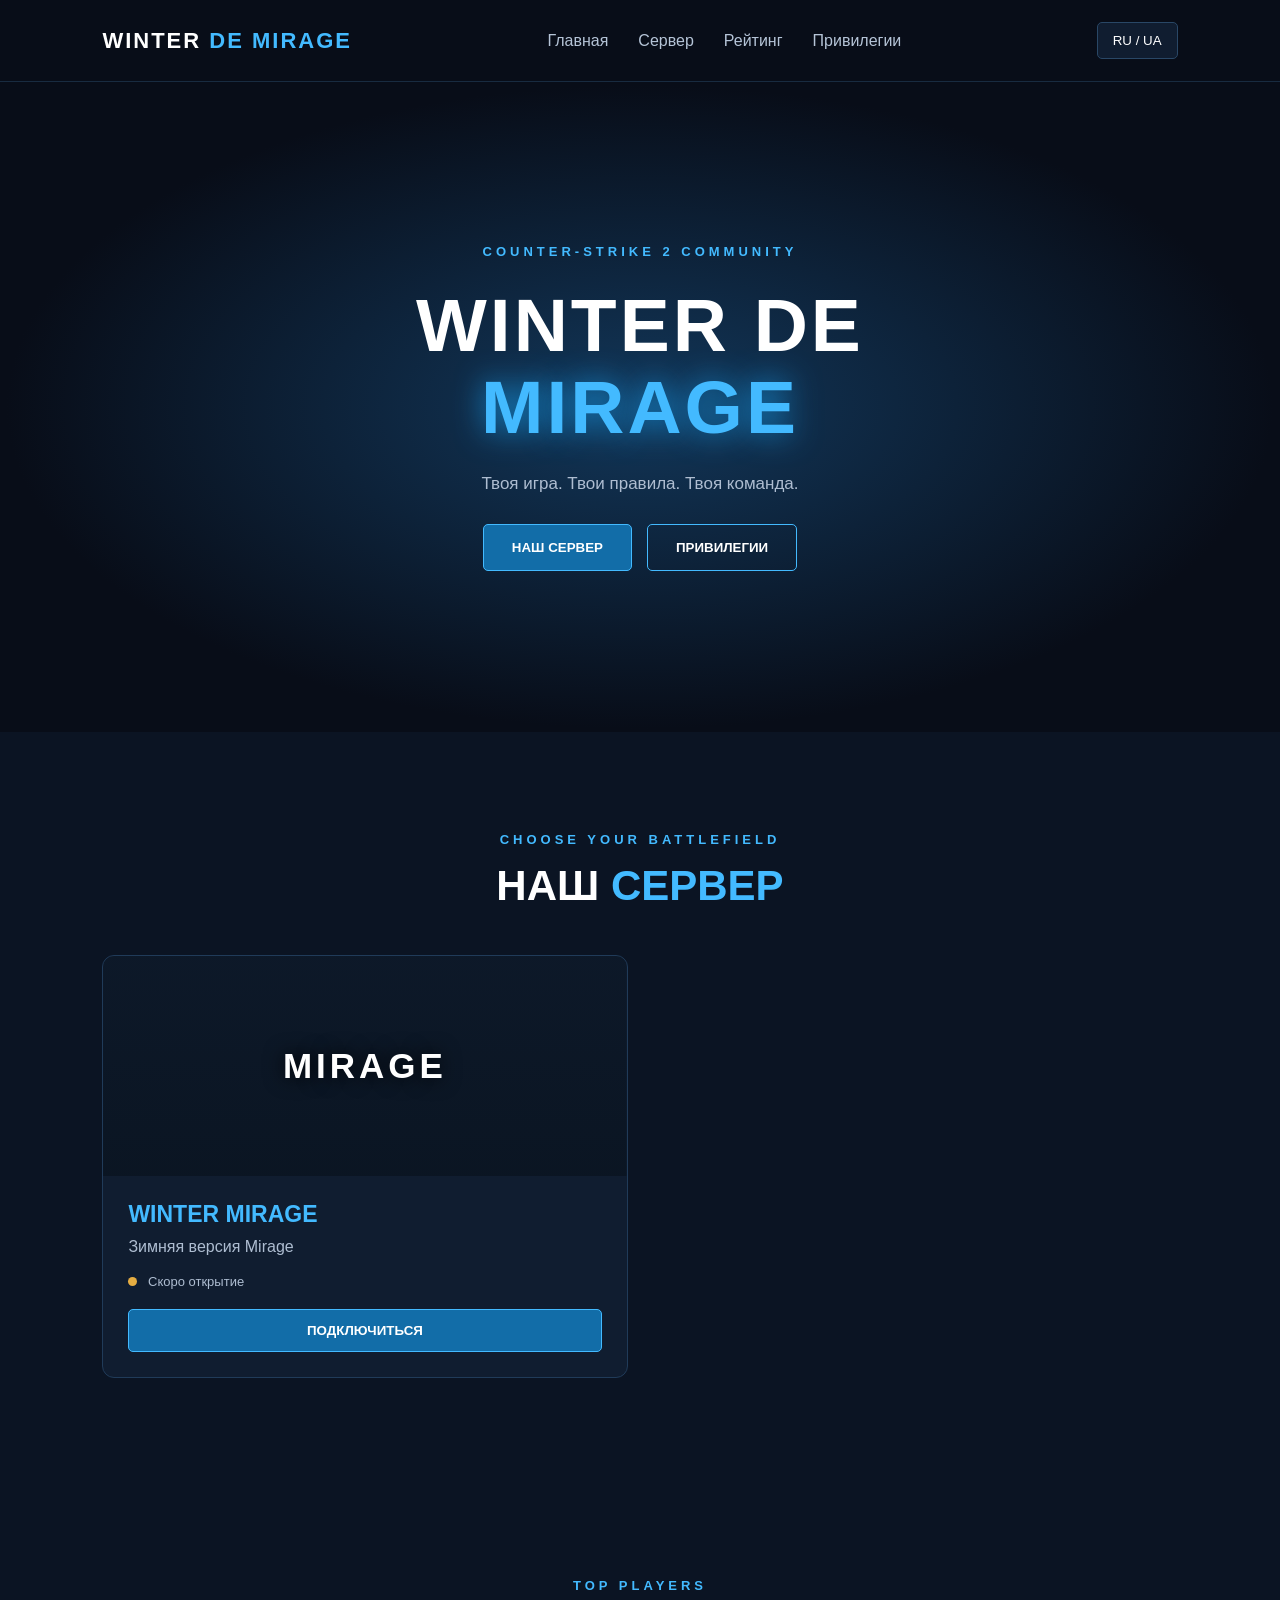
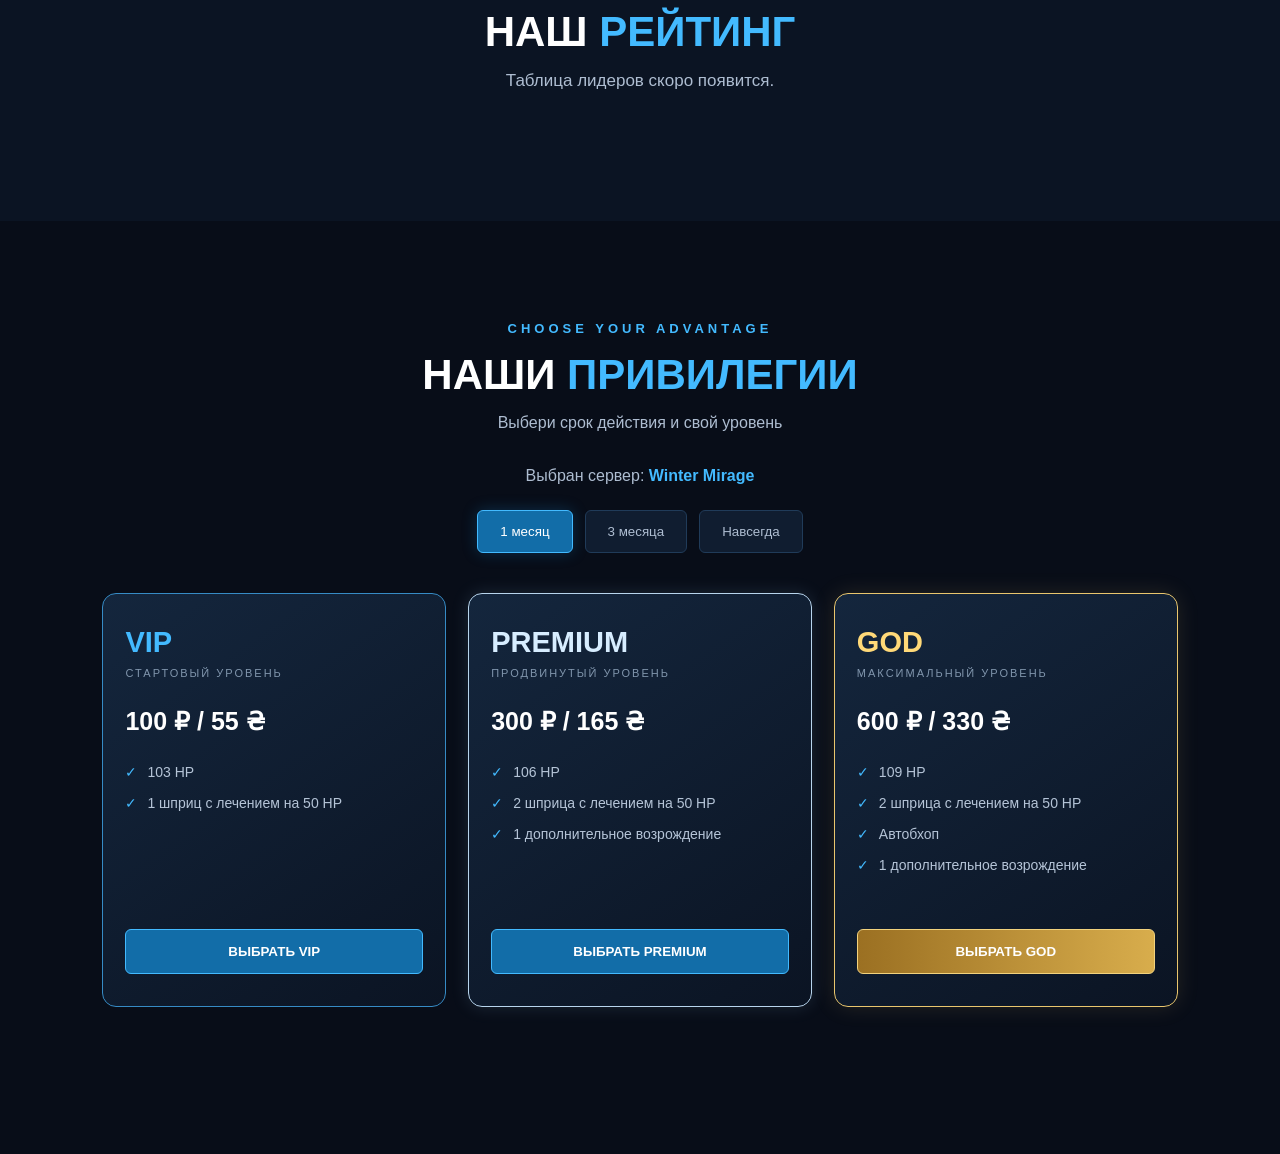
==== index.html @ d5c0459c "Add files via upload" ====
<!DOCTYPE html>
<html lang="ru">
<head>
    <meta charset="UTF-8">
    <meta name="viewport" content="width=device-width, initial-scale=1.0">
    <title>Winter de Mirage</title>
    <link rel="stylesheet" href="style.css">
</head>
<body>

    <!-- ШАПКА -->
    <header>
        <div class="logo">WINTER <span>DE MIRAGE</span></div>

        <nav>
            <a href="#home">Главная</a>
            <a href="#servers">Сервер</a>
            <a href="#rating">Рейтинг</a>
            <a href="#privileges">Привилегии</a>
        </nav>

        <button class="language">RU / UA</button>
    </header>

    <main id="home">

        <!-- ГЛАВНЫЙ ЭКРАН -->
        <section class="hero">
            <p class="subtitle">COUNTER-STRIKE 2 COMMUNITY</p>

            <h1>
                WINTER DE<br>
                <span>MIRAGE</span>
            </h1>

            <p class="description">
                Твоя игра. Твои правила. Твоя команда.
            </p>

            <div class="buttons">
                <button onclick="document.getElementById('servers').scrollIntoView({behavior:'smooth'})">
                    НАШ СЕРВЕР
                </button>

                <button class="secondary" onclick="document.getElementById('privileges').scrollIntoView({behavior:'smooth'})">
                    ПРИВИЛЕГИИ
                </button>
            </div>
        </section>

        <!-- СЕРВЕР -->
        <section class="servers" id="servers">

            <p class="subtitle">CHOOSE YOUR BATTLEFIELD</p>
            <h2>НАШ <span>СЕРВЕР</span></h2>

            <div class="server-container">

                <div class="server-card">

                    <div class="server-image mirage">
                        <span>MIRAGE</span>
                    </div>

                    <div class="server-info">
                        <h3>WINTER MIRAGE</h3>

                        <p>Зимняя версия Mirage</p>

                        <div class="server-status">
                            <span class="status-dot"></span>
                            Скоро открытие
                        </div>

                        <button class="connect-button">
                            ПОДКЛЮЧИТЬСЯ
                        </button>
                    </div>

                </div>

            </div>
        </section>

        <!-- РЕЙТИНГ -->
        <section class="servers" id="rating">

            <p class="subtitle">TOP PLAYERS</p>
            <h2>НАШ <span>РЕЙТИНГ</span></h2>

            <p class="description">
                Таблица лидеров скоро появится.
            </p>

        </section>

        <!-- МАГАЗИН ПРИВИЛЕГИЙ -->
        <section class="privileges" id="privileges">

            <p class="subtitle">CHOOSE YOUR ADVANTAGE</p>
            <h2>НАШИ <span>ПРИВИЛЕГИИ</span></h2>

            <p class="privileges-description">
                Выбери срок действия и свой уровень
            </p>

            <p class="selected-server">
                Выбран сервер:
                <span id="selected-server">Winter Mirage</span>
            </p>

            <!-- СРОК ДЕЙСТВИЯ -->
            <div class="duration-switch">

                <button class="duration-tab active" data-duration="month">
                    1 месяц
                </button>

                <button class="duration-tab" data-duration="three">
                    3 месяца
                </button>

                <button class="duration-tab" data-duration="forever">
                    Навсегда
                </button>

            </div>

            <div class="privilege-container">

                <!-- VIP -->
                <div class="privilege-card">

                    <h3>VIP</h3>
                    <p class="privilege-level">СТАРТОВЫЙ УРОВЕНЬ</p>

                    <div class="privilege-price"
                        data-month="100 ₽ / 55 ₴"
                        data-three="150 ₽ / 85 ₴"
                        data-forever="200 ₽ / 110 ₴">
                        100 ₽ / 55 ₴
                    </div>

                    <ul>
                        <li>103 HP</li>
                        <li>1 шприц с лечением на 50 HP</li>
                    </ul>

                    <button class="buy-button" data-tier="VIP">
                        ВЫБРАТЬ VIP
                    </button>

                </div>

                <!-- PREMIUM -->
                <div class="privilege-card premium-card">

                    <h3>PREMIUM</h3>
                    <p class="privilege-level">ПРОДВИНУТЫЙ УРОВЕНЬ</p>

                    <div class="privilege-price"
                        data-month="300 ₽ / 165 ₴"
                        data-three="400 ₽ / 220 ₴"
                        data-forever="500 ₽ / 275 ₴">
                        300 ₽ / 165 ₴
                    </div>

                    <ul>
                        <li>106 HP</li>
                        <li>2 шприца с лечением на 50 HP</li>
                        <li>1 дополнительное возрождение</li>
                    </ul>

                    <button class="buy-button" data-tier="Premium">
                        ВЫБРАТЬ PREMIUM
                    </button>

                </div>

                <!-- GOD -->
                <div class="privilege-card god-card">

                    <h3>GOD</h3>
                    <p class="privilege-level">МАКСИМАЛЬНЫЙ УРОВЕНЬ</p>

                    <div class="privilege-price"
                        data-month="600 ₽ / 330 ₴"
                        data-three="750 ₽ / 415 ₴"
                        data-forever="900 ₽ / 500 ₴">
                        600 ₽ / 330 ₴
                    </div>

                    <ul>
                        <li>109 HP</li>
                        <li>2 шприца с лечением на 50 HP</li>
                        <li>Автобхоп</li>
                        <li>1 дополнительное возрождение</li>
                    </ul>

                    <button class="buy-button" data-tier="God">
                        ВЫБРАТЬ GOD
                    </button>

                </div>

            </div>

            <p id="shop-message" class="shop-message"></p>

        </section>

    </main>

    <!-- JAVASCRIPT -->
    <script>

        let selectedDuration = "month";
        let selectedServer = "Winter Mirage";

        const durationButtons = document.querySelectorAll(".duration-tab");
        const prices = document.querySelectorAll(".privilege-price");
        const message = document.getElementById("shop-message");

        // ПЕРЕКЛЮЧЕНИЕ СРОКОВ
        durationButtons.forEach(button => {

            button.addEventListener("click", () => {

                durationButtons.forEach(item => {
                    item.classList.remove("active");
                });

                button.classList.add("active");

                selectedDuration = button.dataset.duration;

                prices.forEach(price => {
                    price.textContent = price.dataset[selectedDuration];
                });

                message.textContent = "";

            });

        });

        // ВЫБОР ПРИВИЛЕГИИ
        document.querySelectorAll(".buy-button").forEach(button => {

            button.addEventListener("click", () => {

                const tier = button.dataset.tier;

                const durationNames = {
                    month: "1 месяц",
                    three: "3 месяца",
                    forever: "навсегда"
                };

                message.textContent =
                    "Выбрано: " + tier +
                    " — " + durationNames[selectedDuration] +
                    " на сервере " + selectedServer +
                    ". Покупка пока не подключена.";

            });

        });

    </script>

</body>
</html>
---- style.css ----
/* =========================
   ОСНОВНЫЕ НАСТРОЙКИ
========================= */

* {
    margin: 0;
    padding: 0;
    box-sizing: border-box;
}

html {
    scroll-behavior: smooth;
}

body {
    background: #080d18;
    color: white;
    font-family: Arial, sans-serif;
}

/* =========================
   ШАПКА САЙТА
========================= */

header {
    width: 100%;
    padding: 22px 8%;
    display: flex;
    align-items: center;
    justify-content: space-between;
    background: #080d18;
    border-bottom: 1px solid #182b40;
    position: relative;
    z-index: 10;
}

.logo {
    font-size: 22px;
    font-weight: bold;
    letter-spacing: 2px;
}

.logo span {
    color: #43baff;
}

nav {
    display: flex;
    gap: 30px;
}

nav a {
    color: #b5c4d7;
    text-decoration: none;
    transition: 0.3s;
}

nav a:hover {
    color: #43baff;
}

.language {
    padding: 10px 15px;
    background: #101d30;
    border: 1px solid #294766;
    color: white;
    border-radius: 5px;
    cursor: pointer;
}

/* =========================
   ГЛАВНЫЙ ЭКРАН
========================= */

.hero {
    min-height: 650px;
    padding: 150px 8%;
    text-align: center;
    display: flex;
    flex-direction: column;
    align-items: center;
    justify-content: center;
    background:
        radial-gradient(ellipse at center, #12375a 0%, #080d18 70%);
}

.subtitle {
    color: #43baff;
    font-size: 13px;
    letter-spacing: 4px;
    font-weight: bold;
}

.hero h1 {
    font-size: 75px;
    margin: 25px 0;
    line-height: 1.1;
    letter-spacing: 3px;
}

.hero h1 span {
    color: #43baff;
    text-shadow: 0 0 30px #168bd1;
}

.description {
    color: #aebdd1;
    font-size: 17px;
    margin-bottom: 30px;
}

.buttons {
    display: flex;
    gap: 15px;
    flex-wrap: wrap;
    justify-content: center;
}

.buttons button {
    padding: 15px 28px;
    background: #126da8;
    border: 1px solid #43baff;
    color: white;
    font-weight: bold;
    border-radius: 5px;
    cursor: pointer;
    transition: 0.3s;
}

.buttons button:hover {
    background: #43baff;
    box-shadow: 0 0 20px #43baff77;
}

.buttons .secondary {
    background: transparent;
}

/* =========================
   СЕРВЕРА
========================= */

.servers {
    padding: 100px 8%;
    text-align: center;
    background: #0b1423;
}

.servers h2,
.privileges h2 {
    font-size: 42px;
    margin: 15px 0;
}

.servers h2 span,
.privileges h2 span {
    color: #43baff;
}

.server-container {
    display: grid;
    grid-template-columns: repeat(2, minmax(0, 1fr));
    gap: 25px;
    max-width: 1100px;
    margin: 45px auto 0;
}

.server-card {
    background: #101d30;
    border: 1px solid #203b59;
    border-radius: 12px;
    overflow: hidden;
    transition: 0.3s;
}

.server-card:hover {
    transform: translateY(-7px);
    border-color: #43baff;
    box-shadow: 0 0 25px #168bd133;
}

.server-image {
    height: 220px;
    display: flex;
    align-items: center;
    justify-content: center;
    background-size: cover;
    background-position: center;
}

.dust {
    background-image:
        linear-gradient(#07101a55, #07101a99),
        url("https://images.unsplash.com/photo-1519608487953-e999c86e7455?w=900");
}

.mirage {
    background-image:
        linear-gradient(#07101a55, #07101a99),
        url("https://images.unsplash.com/photo-1518837695005-2083093ee35b?w=900");
}

.server-image span {
    font-size: 35px;
    font-weight: bold;
    letter-spacing: 4px;
    text-shadow: 0 0 20px black;
}

.server-info {
    padding: 25px;
    text-align: left;
}

.server-info h3 {
    color: #43baff;
    font-size: 23px;
    margin-bottom: 10px;
}

.server-info p {
    color: #aebdd1;
    margin-bottom: 18px;
}

.server-status {
    color: #aebdd1;
    font-size: 13px;
    margin-bottom: 20px;
}

.status-dot {
    display: inline-block;
    width: 9px;
    height: 9px;
    background: #e5ad42;
    border-radius: 50%;
    margin-right: 7px;
}

.connect-button {
    width: 100%;
    padding: 13px;
    background: #126da8;
    border: 1px solid #43baff;
    color: white;
    border-radius: 5px;
    font-weight: bold;
    cursor: pointer;
    transition: 0.3s;
}

.connect-button:hover {
    background: #43baff;
}

/* =========================
   МАГАЗИН ПРИВИЛЕГИЙ
========================= */

.privileges {
    padding: 100px 8%;
    text-align: center;
    background: #080d18;
}

.privileges-description {
    color: #aebdd1;
    margin-bottom: 35px;
}

/* Переключение серверов и сроков */

.shop-switch,
.duration-switch {
    display: flex;
    justify-content: center;
    flex-wrap: wrap;
    gap: 12px;
    margin: 25px 0;
}

.shop-tab,
.duration-tab {
    padding: 13px 22px;
    color: #aebdd1;
    background: #101d30;
    border: 1px solid #203b59;
    border-radius: 6px;
    cursor: pointer;
    transition: 0.3s;
}

.shop-tab:hover,
.duration-tab:hover {
    border-color: #43baff;
    color: white;
}

.shop-tab.active,
.duration-tab.active {
    color: white;
    background: #126da8;
    border-color: #43baff;
    box-shadow: 0 0 15px #168bd144;
}

.selected-server {
    color: #aebdd1;
    margin: 15px;
}

.selected-server span {
    color: #43baff;
    font-weight: bold;
}

/* Карточки */

.privilege-container {
    display: grid;
    grid-template-columns: repeat(3, minmax(0, 1fr));
    gap: 22px;
    max-width: 1150px;
    margin: 40px auto 0;
    align-items: stretch;
}

.privilege-card {
    position: relative;
    overflow: hidden;
    background: linear-gradient(145deg, #14263d, #0b1423);
    border: 1px solid #294766;
    border-radius: 14px;
    padding: 32px 22px;
    text-align: left;
    transition: 0.35s;
}

.privilege-card:hover {
    transform: translateY(-10px);
    box-shadow: 0 0 30px #168bd155;
}

.privilege-card h3 {
    font-size: 29px;
    color: #43baff;
}

.privilege-level {
    color: #8196ad;
    font-size: 11px;
    letter-spacing: 2px;
    margin-top: 8px;
}

.privilege-price {
    font-size: 25px;
    font-weight: bold;
    margin: 28px 0;
    color: white;
}

.privilege-card ul {
    list-style: none;
    min-height: 145px;
}

.privilege-card li {
    color: #b5c4d7;
    margin: 15px 0;
    font-size: 14px;
}

.privilege-card li::before {
    content: "✓";
    color: #43baff;
    margin-right: 10px;
}

/* VIP */

.privilege-card:first-child {
    border-color: #368bc5;
}

/* PREMIUM */

.premium-card {
    border-color: #b8d5ed;
    box-shadow: 0 0 18px #a6d7ff22;
}

.premium-card h3 {
    color: #d7edff;
}

/* GOD */

.god-card {
    border-color: #e9c66d;
    box-shadow: 0 0 22px #e9c66d22;
}

.god-card h3 {
    color: #ffd978;
}

.god-card:hover {
    box-shadow: 0 0 35px #e9c66d55;
}

/* Кнопки покупки */

.buy-button {
    width: 100%;
    padding: 14px;
    margin-top: 20px;
    border: 1px solid #43baff;
    border-radius: 6px;
    background: #126da8;
    color: white;
    font-weight: bold;
    cursor: pointer;
    transition: 0.3s;
}

.buy-button:hover {
    background: #43baff;
}

.god-card .buy-button {
    background: linear-gradient(90deg, #9b7022, #d8ad4c);
    border-color: #f2d27d;
    color: white;
}

.god-card .buy-button:hover {
    background: #e9c66d;
    color: #101827;
}

.shop-message {
    color: #43baff;
    margin-top: 25px;
    min-height: 22px;
}

/* =========================
   АДАПТАЦИЯ ПОД ТЕЛЕФОНЫ
========================= */

@media (max-width: 850px) {
    header {
        flex-wrap: wrap;
        gap: 20px;
    }

    nav {
        flex-wrap: wrap;
        gap: 15px;
    }

    .server-container {
        grid-template-columns: 1fr;
        max-width: 500px;
    }

    .privilege-container {
        grid-template-columns: 1fr;
        max-width: 450px;
    }

    .hero h1 {
        font-size: 52px;
    }

    .servers h2,
    .privileges h2 {
        font-size: 32px;
    }
}

@media (max-width: 500px) {
    header {
        justify-content: center;
    }

    nav {
        justify-content: center;
    }

    .hero {
        padding: 100px 5%;
    }

    .hero h1 {
        font-size: 40px;
    }

    .privileges,
    .servers {
        padding: 70px 5%;
    }
}
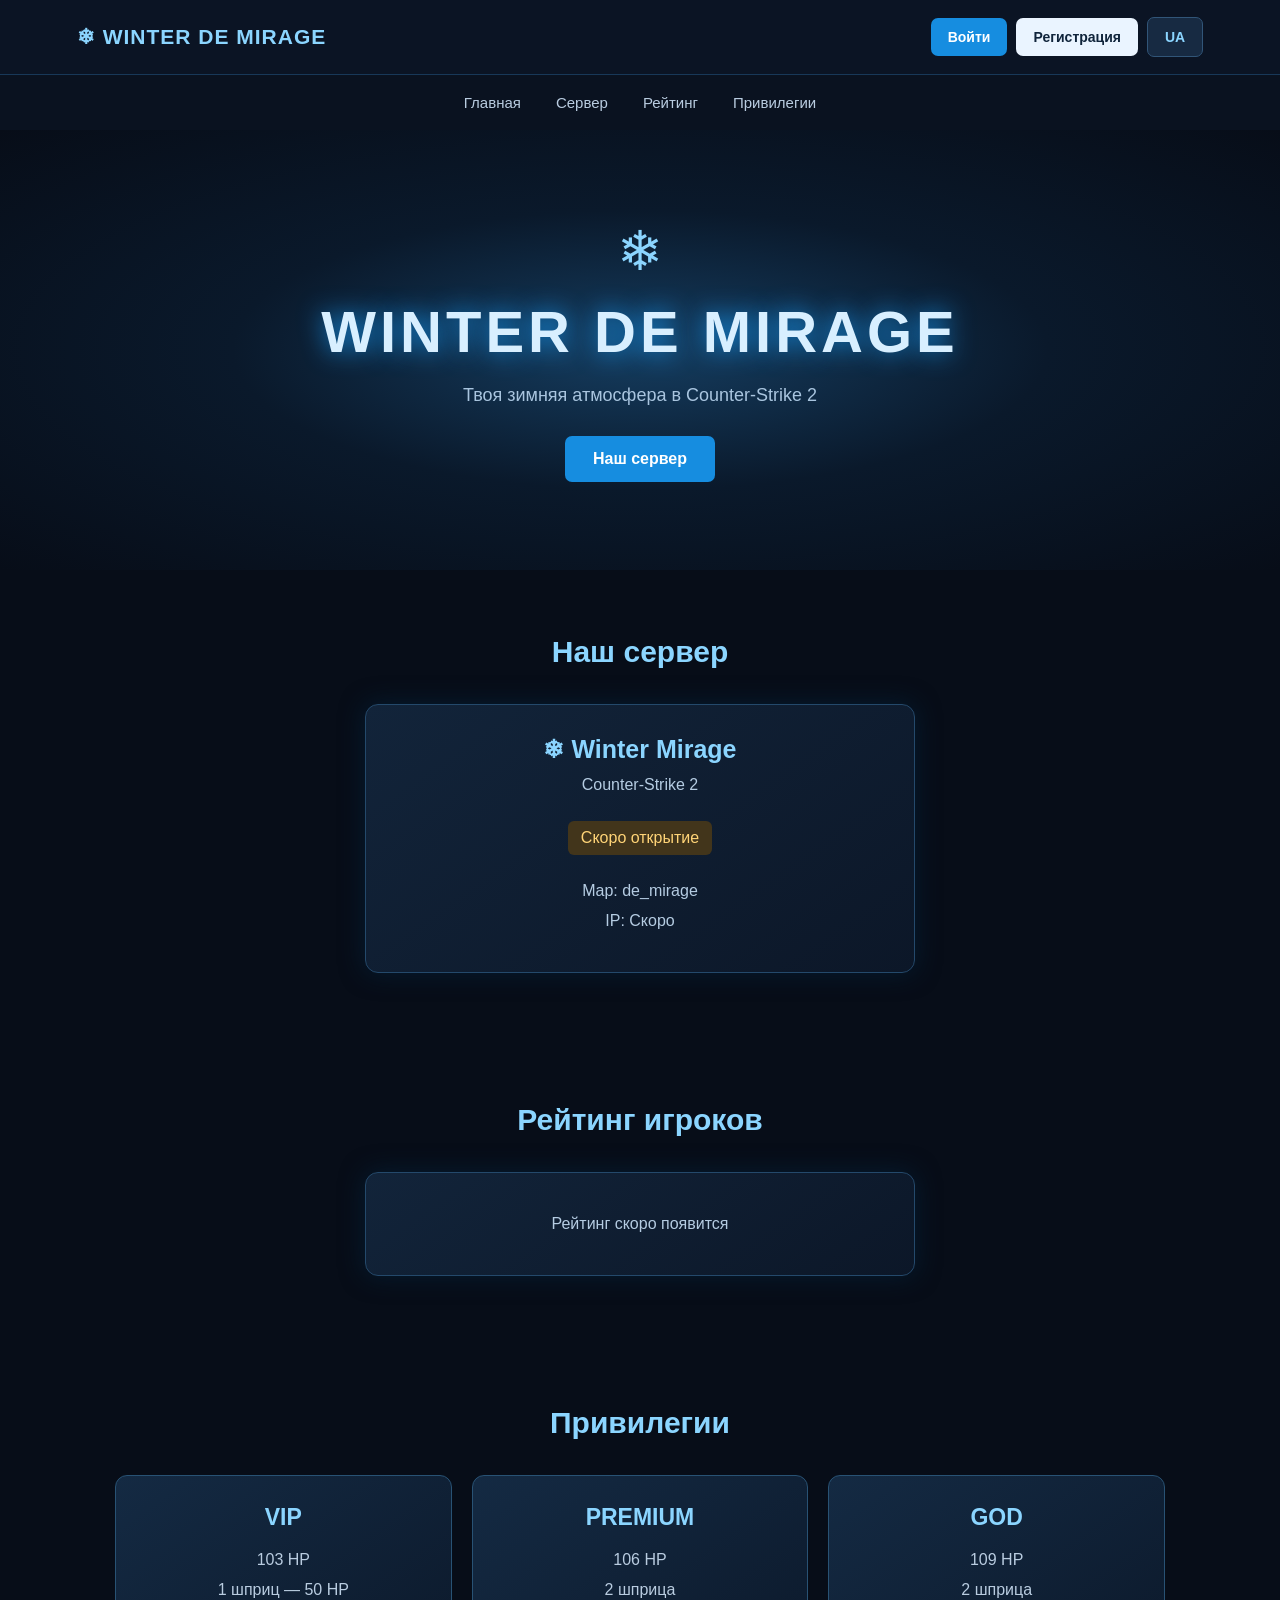
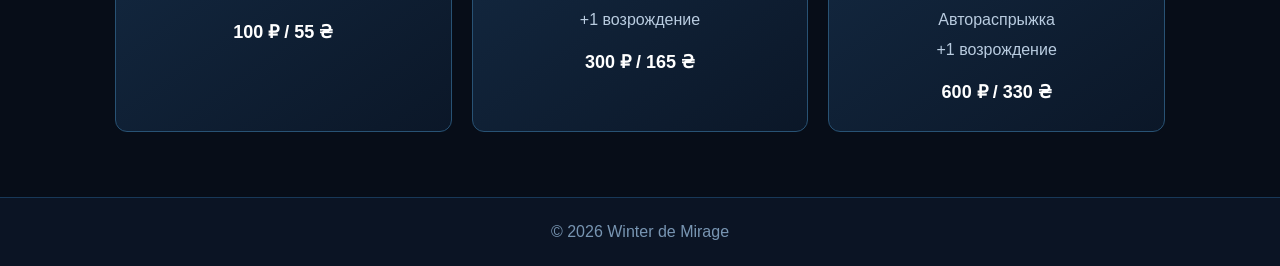
==== commit 2f4f5d58: "Add files via upload" ====
--- a/index.html
+++ b/index.html
@@ -9,266 +9,111 @@
 </head>
 <body>
 
-    <!-- ШАПКА -->
-    <header>
-        <div class="logo">WINTER <span>DE MIRAGE</span></div>
+<header class="header">
+    <div class="logo">❄ WINTER DE MIRAGE</div>
 
-        <nav>
-            <a href="#home">Главная</a>
-            <a href="#servers">Сервер</a>
-            <a href="#rating">Рейтинг</a>
-            <a href="#privileges">Привилегии</a>
-        </nav>
+    <div class="header-actions">
+        <button class="login-btn" onclick="login()">Войти</button>
+        <button class="register-btn" onclick="login()">Регистрация</button>
+        <button class="lang-btn" onclick="switchLanguage()" id="langButton">UA</button>
+    </div>
+</header>
 
-        <button class="language">RU / UA</button>
-    </header>
+<nav class="nav">
+    <a href="#home" data-ru="Главная" data-ua="Головна">Главная</a>
+    <a href="#server" data-ru="Сервер" data-ua="Сервер">Сервер</a>
+    <a href="#rating" data-ru="Рейтинг" data-ua="Рейтинг">Рейтинг</a>
+    <a href="#privileges" data-ru="Привилегии" data-ua="Привілеї">Привилегии</a>
+</nav>
 
-    <main id="home">
+<main>
+    <section class="hero" id="home">
+        <div class="snow">❄</div>
+        <h1>WINTER DE MIRAGE</h1>
+        <p data-ru="Твоя зимняя атмосфера в Counter-Strike 2"
+           data-ua="Твоя зимова атмосфера в Counter-Strike 2">
+           Твоя зимняя атмосфера в Counter-Strike 2
+        </p>
+        <a href="#server" class="main-btn"
+           data-ru="Наш сервер" data-ua="Наш сервер">Наш сервер</a>
+    </section>
 
-        <!-- ГЛАВНЫЙ ЭКРАН -->
-        <section class="hero">
-            <p class="subtitle">COUNTER-STRIKE 2 COMMUNITY</p>
+    <section class="section" id="server">
+        <h2 data-ru="Наш сервер" data-ua="Наш сервер">Наш сервер</h2>
+        <div class="server-card">
+            <h3>❄ Winter Mirage</h3>
+            <p>Counter-Strike 2</p>
+            <span class="status">Скоро открытие</span>
+            <p>Map: de_mirage</p>
+            <p>IP: Скоро</p>
+        </div>
+    </section>
 
-            <h1>
-                WINTER DE<br>
-                <span>MIRAGE</span>
-            </h1>
+    <section class="section" id="rating">
+        <h2 data-ru="Рейтинг игроков" data-ua="Рейтинг гравців">Рейтинг игроков</h2>
+        <div class="server-card">
+            <p data-ru="Рейтинг скоро появится"
+               data-ua="Рейтинг скоро з'явиться">
+               Рейтинг скоро появится
+            </p>
+        </div>
+    </section>
 
-            <p class="description">
-                Твоя игра. Твои правила. Твоя команда.
-            </p>
+    <section class="section" id="privileges">
+        <h2 data-ru="Привилегии" data-ua="Привілеї">Привилегии</h2>
 
-            <div class="buttons">
-                <button onclick="document.getElementById('servers').scrollIntoView({behavior:'smooth'})">
-                    НАШ СЕРВЕР
-                </button>
-
-                <button class="secondary" onclick="document.getElementById('privileges').scrollIntoView({behavior:'smooth'})">
-                    ПРИВИЛЕГИИ
-                </button>
-            </div>
-        </section>
-
-        <!-- СЕРВЕР -->
-        <section class="servers" id="servers">
-
-            <p class="subtitle">CHOOSE YOUR BATTLEFIELD</p>
-            <h2>НАШ <span>СЕРВЕР</span></h2>
-
-            <div class="server-container">
-
-                <div class="server-card">
-
-                    <div class="server-image mirage">
-                        <span>MIRAGE</span>
-                    </div>
-
-                    <div class="server-info">
-                        <h3>WINTER MIRAGE</h3>
-
-                        <p>Зимняя версия Mirage</p>
-
-                        <div class="server-status">
-                            <span class="status-dot"></span>
-                            Скоро открытие
-                        </div>
-
-                        <button class="connect-button">
-                            ПОДКЛЮЧИТЬСЯ
-                        </button>
-                    </div>
-
-                </div>
-
-            </div>
-        </section>
-
-        <!-- РЕЙТИНГ -->
-        <section class="servers" id="rating">
-
-            <p class="subtitle">TOP PLAYERS</p>
-            <h2>НАШ <span>РЕЙТИНГ</span></h2>
-
-            <p class="description">
-                Таблица лидеров скоро появится.
-            </p>
-
-        </section>
-
-        <!-- МАГАЗИН ПРИВИЛЕГИЙ -->
-        <section class="privileges" id="privileges">
-
-            <p class="subtitle">CHOOSE YOUR ADVANTAGE</p>
-            <h2>НАШИ <span>ПРИВИЛЕГИИ</span></h2>
-
-            <p class="privileges-description">
-                Выбери срок действия и свой уровень
-            </p>
-
-            <p class="selected-server">
-                Выбран сервер:
-                <span id="selected-server">Winter Mirage</span>
-            </p>
-
-            <!-- СРОК ДЕЙСТВИЯ -->
-            <div class="duration-switch">
-
-                <button class="duration-tab active" data-duration="month">
-                    1 месяц
-                </button>
-
-                <button class="duration-tab" data-duration="three">
-                    3 месяца
-                </button>
-
-                <button class="duration-tab" data-duration="forever">
-                    Навсегда
-                </button>
-
+        <div class="plans">
+            <div class="plan">
+                <h3>VIP</h3>
+                <p>103 HP</p>
+                <p>1 шприц — 50 HP</p>
+                <strong>100 ₽ / 55 ₴</strong>
             </div>
 
-            <div class="privilege-container">
-
-                <!-- VIP -->
-                <div class="privilege-card">
-
-                    <h3>VIP</h3>
-                    <p class="privilege-level">СТАРТОВЫЙ УРОВЕНЬ</p>
-
-                    <div class="privilege-price"
-                        data-month="100 ₽ / 55 ₴"
-                        data-three="150 ₽ / 85 ₴"
-                        data-forever="200 ₽ / 110 ₴">
-                        100 ₽ / 55 ₴
-                    </div>
-
-                    <ul>
-                        <li>103 HP</li>
-                        <li>1 шприц с лечением на 50 HP</li>
-                    </ul>
-
-                    <button class="buy-button" data-tier="VIP">
-                        ВЫБРАТЬ VIP
-                    </button>
-
-                </div>
-
-                <!-- PREMIUM -->
-                <div class="privilege-card premium-card">
-
-                    <h3>PREMIUM</h3>
-                    <p class="privilege-level">ПРОДВИНУТЫЙ УРОВЕНЬ</p>
-
-                    <div class="privilege-price"
-                        data-month="300 ₽ / 165 ₴"
-                        data-three="400 ₽ / 220 ₴"
-                        data-forever="500 ₽ / 275 ₴">
-                        300 ₽ / 165 ₴
-                    </div>
-
-                    <ul>
-                        <li>106 HP</li>
-                        <li>2 шприца с лечением на 50 HP</li>
-                        <li>1 дополнительное возрождение</li>
-                    </ul>
-
-                    <button class="buy-button" data-tier="Premium">
-                        ВЫБРАТЬ PREMIUM
-                    </button>
-
-                </div>
-
-                <!-- GOD -->
-                <div class="privilege-card god-card">
-
-                    <h3>GOD</h3>
-                    <p class="privilege-level">МАКСИМАЛЬНЫЙ УРОВЕНЬ</p>
-
-                    <div class="privilege-price"
-                        data-month="600 ₽ / 330 ₴"
-                        data-three="750 ₽ / 415 ₴"
-                        data-forever="900 ₽ / 500 ₴">
-                        600 ₽ / 330 ₴
-                    </div>
-
-                    <ul>
-                        <li>109 HP</li>
-                        <li>2 шприца с лечением на 50 HP</li>
-                        <li>Автобхоп</li>
-                        <li>1 дополнительное возрождение</li>
-                    </ul>
-
-                    <button class="buy-button" data-tier="God">
-                        ВЫБРАТЬ GOD
-                    </button>
-
-                </div>
-
+            <div class="plan">
+                <h3>PREMIUM</h3>
+                <p>106 HP</p>
+                <p>2 шприца</p>
+                <p>+1 возрождение</p>
+                <strong>300 ₽ / 165 ₴</strong>
             </div>
 
-            <p id="shop-message" class="shop-message"></p>
+            <div class="plan">
+                <h3>GOD</h3>
+                <p>109 HP</p>
+                <p>2 шприца</p>
+                <p>Автораспрыжка</p>
+                <p>+1 возрождение</p>
+                <strong>600 ₽ / 330 ₴</strong>
+            </div>
+        </div>
+    </section>
+</main>
 
-        </section>
+<footer>
+    <p>© 2026 Winter de Mirage</p>
+</footer>
 
-    </main>
+<script>
+let currentLanguage = "ru";
 
-    <!-- JAVASCRIPT -->
-    <script>
+function switchLanguage() {
+    currentLanguage = currentLanguage === "ru" ? "ua" : "ru";
 
-        let selectedDuration = "month";
-        let selectedServer = "Winter Mirage";
+    document.querySelectorAll("[data-ru]").forEach(element => {
+        element.textContent = element.dataset[currentLanguage];
+    });
 
-        const durationButtons = document.querySelectorAll(".duration-tab");
-        const prices = document.querySelectorAll(".privilege-price");
-        const message = document.getElementById("shop-message");
+    document.getElementById("langButton").textContent =
+        currentLanguage === "ru" ? "UA" : "RU";
 
-        // ПЕРЕКЛЮЧЕНИЕ СРОКОВ
-        durationButtons.forEach(button => {
+    document.documentElement.lang = currentLanguage;
+}
 
-            button.addEventListener("click", () => {
-
-                durationButtons.forEach(item => {
-                    item.classList.remove("active");
-                });
-
-                button.classList.add("active");
-
-                selectedDuration = button.dataset.duration;
-
-                prices.forEach(price => {
-                    price.textContent = price.dataset[selectedDuration];
-                });
-
-                message.textContent = "";
-
-            });
-
-        });
-
-        // ВЫБОР ПРИВИЛЕГИИ
-        document.querySelectorAll(".buy-button").forEach(button => {
-
-            button.addEventListener("click", () => {
-
-                const tier = button.dataset.tier;
-
-                const durationNames = {
-                    month: "1 месяц",
-                    three: "3 месяца",
-                    forever: "навсегда"
-                };
-
-                message.textContent =
-                    "Выбрано: " + tier +
-                    " — " + durationNames[selectedDuration] +
-                    " на сервере " + selectedServer +
-                    ". Покупка пока не подключена.";
-
-            });
-
-        });
-
-    </script>
+function login() {
+    alert("Авторизация через Steam скоро будет подключена!");
+}
+</script>
 
 </body>
 </html>
--- a/style.css
+++ b/style.css
@@ -1,7 +1,3 @@
-
-/* =========================
-   ОСНОВНЫЕ НАСТРОЙКИ
-========================= */
 
 * {
     margin: 0;
@@ -14,493 +10,270 @@
 }
 
 body {
-    background: #080d18;
+    background: #070d18;
+    color: #eaf4ff;
+    font-family: Arial, sans-serif;
+}
+
+/* Шапка */
+
+.header {
+    min-height: 75px;
+    padding: 15px 6%;
+    display: flex;
+    justify-content: space-between;
+    align-items: center;
+    gap: 20px;
+    background: #0b1424;
+    border-bottom: 1px solid #183858;
+}
+
+.logo {
+    color: #8bd5ff;
+    font-size: 21px;
+    font-weight: bold;
+    letter-spacing: 1px;
+}
+
+.header-actions {
+    display: flex;
+    align-items: center;
+    gap: 9px;
+}
+
+button {
+    cursor: pointer;
+    font-size: 14px;
+    font-weight: bold;
+    border: none;
+    border-radius: 7px;
+    padding: 11px 17px;
+    transition: 0.2s;
+}
+
+.login-btn {
+    background: #168de0;
     color: white;
-    font-family: Arial, sans-serif;
-}
-
-/* =========================
-   ШАПКА САЙТА
-========================= */
-
-header {
-    width: 100%;
-    padding: 22px 8%;
-    display: flex;
-    align-items: center;
-    justify-content: space-between;
-    background: #080d18;
-    border-bottom: 1px solid #182b40;
-    position: relative;
-    z-index: 10;
-}
-
-.logo {
-    font-size: 22px;
-    font-weight: bold;
-    letter-spacing: 2px;
-}
-
-.logo span {
-    color: #43baff;
-}
-
-nav {
-    display: flex;
-    gap: 30px;
-}
-
-nav a {
-    color: #b5c4d7;
-    text-decoration: none;
-    transition: 0.3s;
-}
-
-nav a:hover {
-    color: #43baff;
-}
-
-.language {
-    padding: 10px 15px;
-    background: #101d30;
-    border: 1px solid #294766;
-    color: white;
-    border-radius: 5px;
-    cursor: pointer;
-}
-
-/* =========================
-   ГЛАВНЫЙ ЭКРАН
-========================= */
-
-.hero {
-    min-height: 650px;
-    padding: 150px 8%;
-    text-align: center;
-    display: flex;
-    flex-direction: column;
-    align-items: center;
-    justify-content: center;
-    background:
-        radial-gradient(ellipse at center, #12375a 0%, #080d18 70%);
-}
-
-.subtitle {
-    color: #43baff;
-    font-size: 13px;
-    letter-spacing: 4px;
-    font-weight: bold;
-}
-
-.hero h1 {
-    font-size: 75px;
-    margin: 25px 0;
-    line-height: 1.1;
-    letter-spacing: 3px;
-}
-
-.hero h1 span {
-    color: #43baff;
-    text-shadow: 0 0 30px #168bd1;
-}
-
-.description {
-    color: #aebdd1;
-    font-size: 17px;
-    margin-bottom: 30px;
-}
-
-.buttons {
-    display: flex;
-    gap: 15px;
-    flex-wrap: wrap;
-    justify-content: center;
-}
-
-.buttons button {
-    padding: 15px 28px;
-    background: #126da8;
-    border: 1px solid #43baff;
-    color: white;
-    font-weight: bold;
-    border-radius: 5px;
-    cursor: pointer;
-    transition: 0.3s;
-}
-
-.buttons button:hover {
-    background: #43baff;
-    box-shadow: 0 0 20px #43baff77;
-}
-
-.buttons .secondary {
-    background: transparent;
-}
-
-/* =========================
-   СЕРВЕРА
-========================= */
-
-.servers {
-    padding: 100px 8%;
-    text-align: center;
-    background: #0b1423;
-}
-
-.servers h2,
-.privileges h2 {
-    font-size: 42px;
-    margin: 15px 0;
-}
-
-.servers h2 span,
-.privileges h2 span {
-    color: #43baff;
-}
-
-.server-container {
-    display: grid;
-    grid-template-columns: repeat(2, minmax(0, 1fr));
-    gap: 25px;
-    max-width: 1100px;
-    margin: 45px auto 0;
-}
-
-.server-card {
-    background: #101d30;
-    border: 1px solid #203b59;
-    border-radius: 12px;
-    overflow: hidden;
-    transition: 0.3s;
-}
-
-.server-card:hover {
-    transform: translateY(-7px);
-    border-color: #43baff;
-    box-shadow: 0 0 25px #168bd133;
-}
-
-.server-image {
-    height: 220px;
-    display: flex;
-    align-items: center;
-    justify-content: center;
-    background-size: cover;
-    background-position: center;
-}
-
-.dust {
-    background-image:
-        linear-gradient(#07101a55, #07101a99),
-        url("https://images.unsplash.com/photo-1519608487953-e999c86e7455?w=900");
-}
-
-.mirage {
-    background-image:
-        linear-gradient(#07101a55, #07101a99),
-        url("https://images.unsplash.com/photo-1518837695005-2083093ee35b?w=900");
-}
-
-.server-image span {
-    font-size: 35px;
-    font-weight: bold;
-    letter-spacing: 4px;
-    text-shadow: 0 0 20px black;
-}
-
-.server-info {
-    padding: 25px;
-    text-align: left;
-}
-
-.server-info h3 {
-    color: #43baff;
-    font-size: 23px;
-    margin-bottom: 10px;
-}
-
-.server-info p {
-    color: #aebdd1;
-    margin-bottom: 18px;
-}
-
-.server-status {
-    color: #aebdd1;
-    font-size: 13px;
-    margin-bottom: 20px;
-}
-
-.status-dot {
-    display: inline-block;
-    width: 9px;
-    height: 9px;
-    background: #e5ad42;
-    border-radius: 50%;
-    margin-right: 7px;
-}
-
-.connect-button {
-    width: 100%;
-    padding: 13px;
-    background: #126da8;
-    border: 1px solid #43baff;
-    color: white;
-    border-radius: 5px;
-    font-weight: bold;
-    cursor: pointer;
-    transition: 0.3s;
-}
-
-.connect-button:hover {
-    background: #43baff;
-}
-
-/* =========================
-   МАГАЗИН ПРИВИЛЕГИЙ
-========================= */
-
-.privileges {
-    padding: 100px 8%;
-    text-align: center;
-    background: #080d18;
-}
-
-.privileges-description {
-    color: #aebdd1;
-    margin-bottom: 35px;
-}
-
-/* Переключение серверов и сроков */
-
-.shop-switch,
-.duration-switch {
+}
+
+.login-btn:hover {
+    background: #36aaff;
+    transform: translateY(-2px);
+}
+
+.register-btn {
+    background: #eaf4ff;
+    color: #10243b;
+}
+
+.register-btn:hover {
+    background: #b9e3ff;
+    transform: translateY(-2px);
+}
+
+.lang-btn {
+    background: #172a42;
+    color: #8bd5ff;
+    border: 1px solid #315578;
+}
+
+.lang-btn:hover {
+    background: #23476b;
+}
+
+/* Навигация */
+
+.nav {
     display: flex;
     justify-content: center;
     flex-wrap: wrap;
-    gap: 12px;
-    margin: 25px 0;
-}
-
-.shop-tab,
-.duration-tab {
-    padding: 13px 22px;
-    color: #aebdd1;
-    background: #101d30;
-    border: 1px solid #203b59;
+    gap: 35px;
+    padding: 19px;
+    background: #0a1220;
+}
+
+.nav a {
+    color: #b9cce0;
+    text-decoration: none;
+    font-size: 15px;
+    transition: 0.2s;
+}
+
+.nav a:hover {
+    color: #65c5ff;
+}
+
+/* Главный экран */
+
+.hero {
+    min-height: 440px;
+    display: flex;
+    flex-direction: column;
+    justify-content: center;
+    align-items: center;
+    text-align: center;
+    padding: 40px 20px;
+    background:
+        radial-gradient(ellipse at center, #153d60 0%, #0a192b 45%, #070d18 100%);
+}
+
+.snow {
+    color: #8bd5ff;
+    font-size: 55px;
+    margin-bottom: 15px;
+}
+
+.hero h1 {
+    font-size: clamp(30px, 6vw, 58px);
+    color: #d8efff;
+    letter-spacing: 4px;
+    text-shadow: 0 0 25px #168de0;
+}
+
+.hero p {
+    color: #a9c5df;
+    font-size: 18px;
+    margin: 20px 0 30px;
+}
+
+.main-btn {
+    display: inline-block;
+    background: #168de0;
+    color: white;
+    text-decoration: none;
+    padding: 14px 28px;
+    border-radius: 7px;
+    font-weight: bold;
+    transition: 0.2s;
+}
+
+.main-btn:hover {
+    background: #36aaff;
+    transform: translateY(-3px);
+}
+
+/* Секции */
+
+.section {
+    max-width: 1100px;
+    margin: auto;
+    padding: 65px 25px;
+    text-align: center;
+}
+
+.section h2 {
+    color: #8bd5ff;
+    font-size: 30px;
+    margin-bottom: 35px;
+}
+
+/* Карточка сервера */
+
+.server-card {
+    max-width: 550px;
+    margin: auto;
+    padding: 30px;
+    background: linear-gradient(145deg, #12243a, #0c1728);
+    border: 1px solid #24496b;
+    border-radius: 13px;
+    box-shadow: 0 0 25px #061c30;
+}
+
+.server-card h3 {
+    color: #8bd5ff;
+    font-size: 25px;
+    margin-bottom: 12px;
+}
+
+.server-card p {
+    color: #b5cce2;
+    margin: 12px 0;
+}
+
+.status {
+    display: inline-block;
+    color: #ffd477;
+    background: #42351b;
+    padding: 8px 13px;
     border-radius: 6px;
-    cursor: pointer;
-    transition: 0.3s;
-}
-
-.shop-tab:hover,
-.duration-tab:hover {
-    border-color: #43baff;
-    color: white;
-}
-
-.shop-tab.active,
-.duration-tab.active {
-    color: white;
-    background: #126da8;
-    border-color: #43baff;
-    box-shadow: 0 0 15px #168bd144;
-}
-
-.selected-server {
-    color: #aebdd1;
-    margin: 15px;
-}
-
-.selected-server span {
-    color: #43baff;
-    font-weight: bold;
-}
-
-/* Карточки */
-
-.privilege-container {
+    margin: 15px 0;
+}
+
+/* Привилегии */
+
+.plans {
     display: grid;
-    grid-template-columns: repeat(3, minmax(0, 1fr));
-    gap: 22px;
-    max-width: 1150px;
-    margin: 40px auto 0;
-    align-items: stretch;
-}
-
-.privilege-card {
-    position: relative;
-    overflow: hidden;
-    background: linear-gradient(145deg, #14263d, #0b1423);
-    border: 1px solid #294766;
-    border-radius: 14px;
-    padding: 32px 22px;
-    text-align: left;
-    transition: 0.35s;
-}
-
-.privilege-card:hover {
-    transform: translateY(-10px);
-    box-shadow: 0 0 30px #168bd155;
-}
-
-.privilege-card h3 {
-    font-size: 29px;
-    color: #43baff;
-}
-
-.privilege-level {
-    color: #8196ad;
-    font-size: 11px;
-    letter-spacing: 2px;
-    margin-top: 8px;
-}
-
-.privilege-price {
-    font-size: 25px;
-    font-weight: bold;
-    margin: 28px 0;
-    color: white;
-}
-
-.privilege-card ul {
-    list-style: none;
-    min-height: 145px;
-}
-
-.privilege-card li {
-    color: #b5c4d7;
-    margin: 15px 0;
-    font-size: 14px;
-}
-
-.privilege-card li::before {
-    content: "✓";
-    color: #43baff;
-    margin-right: 10px;
-}
-
-/* VIP */
-
-.privilege-card:first-child {
-    border-color: #368bc5;
-}
-
-/* PREMIUM */
-
-.premium-card {
-    border-color: #b8d5ed;
-    box-shadow: 0 0 18px #a6d7ff22;
-}
-
-.premium-card h3 {
-    color: #d7edff;
-}
-
-/* GOD */
-
-.god-card {
-    border-color: #e9c66d;
-    box-shadow: 0 0 22px #e9c66d22;
-}
-
-.god-card h3 {
-    color: #ffd978;
-}
-
-.god-card:hover {
-    box-shadow: 0 0 35px #e9c66d55;
-}
-
-/* Кнопки покупки */
-
-.buy-button {
-    width: 100%;
-    padding: 14px;
-    margin-top: 20px;
-    border: 1px solid #43baff;
-    border-radius: 6px;
-    background: #126da8;
-    color: white;
-    font-weight: bold;
-    cursor: pointer;
-    transition: 0.3s;
-}
-
-.buy-button:hover {
-    background: #43baff;
-}
-
-.god-card .buy-button {
-    background: linear-gradient(90deg, #9b7022, #d8ad4c);
-    border-color: #f2d27d;
-    color: white;
-}
-
-.god-card .buy-button:hover {
-    background: #e9c66d;
-    color: #101827;
-}
-
-.shop-message {
-    color: #43baff;
-    margin-top: 25px;
-    min-height: 22px;
-}
-
-/* =========================
-   АДАПТАЦИЯ ПОД ТЕЛЕФОНЫ
-========================= */
-
-@media (max-width: 850px) {
-    header {
+    grid-template-columns: repeat(3, 1fr);
+    gap: 20px;
+}
+
+.plan {
+    padding: 28px 18px;
+    background: linear-gradient(145deg, #142a43, #0b1728);
+    border: 1px solid #285274;
+    border-radius: 12px;
+    transition: 0.25s;
+}
+
+.plan:hover {
+    transform: translateY(-6px);
+    border-color: #65c5ff;
+    box-shadow: 0 0 20px #123c5c;
+}
+
+.plan h3 {
+    color: #8bd5ff;
+    font-size: 23px;
+    margin-bottom: 20px;
+}
+
+.plan p {
+    color: #b9cce0;
+    margin: 12px 0;
+}
+
+.plan strong {
+    display: block;
+    color: #ffffff;
+    font-size: 18px;
+    margin-top: 22px;
+}
+
+/* Подвал */
+
+footer {
+    text-align: center;
+    padding: 25px;
+    background: #0b1424;
+    border-top: 1px solid #183858;
+    color: #7895b2;
+}
+
+/* Телефоны */
+
+@media (max-width: 700px) {
+    .header {
+        flex-direction: column;
+    }
+
+    .logo {
+        font-size: 18px;
+    }
+
+    .header-actions {
         flex-wrap: wrap;
-        gap: 20px;
-    }
-
-    nav {
-        flex-wrap: wrap;
-        gap: 15px;
-    }
-
-    .server-container {
+        justify-content: center;
+    }
+
+    .nav {
+        gap: 18px;
+    }
+
+    .plans {
         grid-template-columns: 1fr;
-        max-width: 500px;
-    }
-
-    .privilege-container {
-        grid-template-columns: 1fr;
-        max-width: 450px;
     }
 
     .hero h1 {
-        font-size: 52px;
-    }
-
-    .servers h2,
-    .privileges h2 {
-        font-size: 32px;
-    }
-}
-
-@media (max-width: 500px) {
-    header {
-        justify-content: center;
-    }
-
-    nav {
-        justify-content: center;
-    }
-
-    .hero {
-        padding: 100px 5%;
-    }
-
-    .hero h1 {
-        font-size: 40px;
-    }
-
-    .privileges,
-    .servers {
-        padding: 70px 5%;
-    }
-}
+        letter-spacing: 2px;
+    }
+}
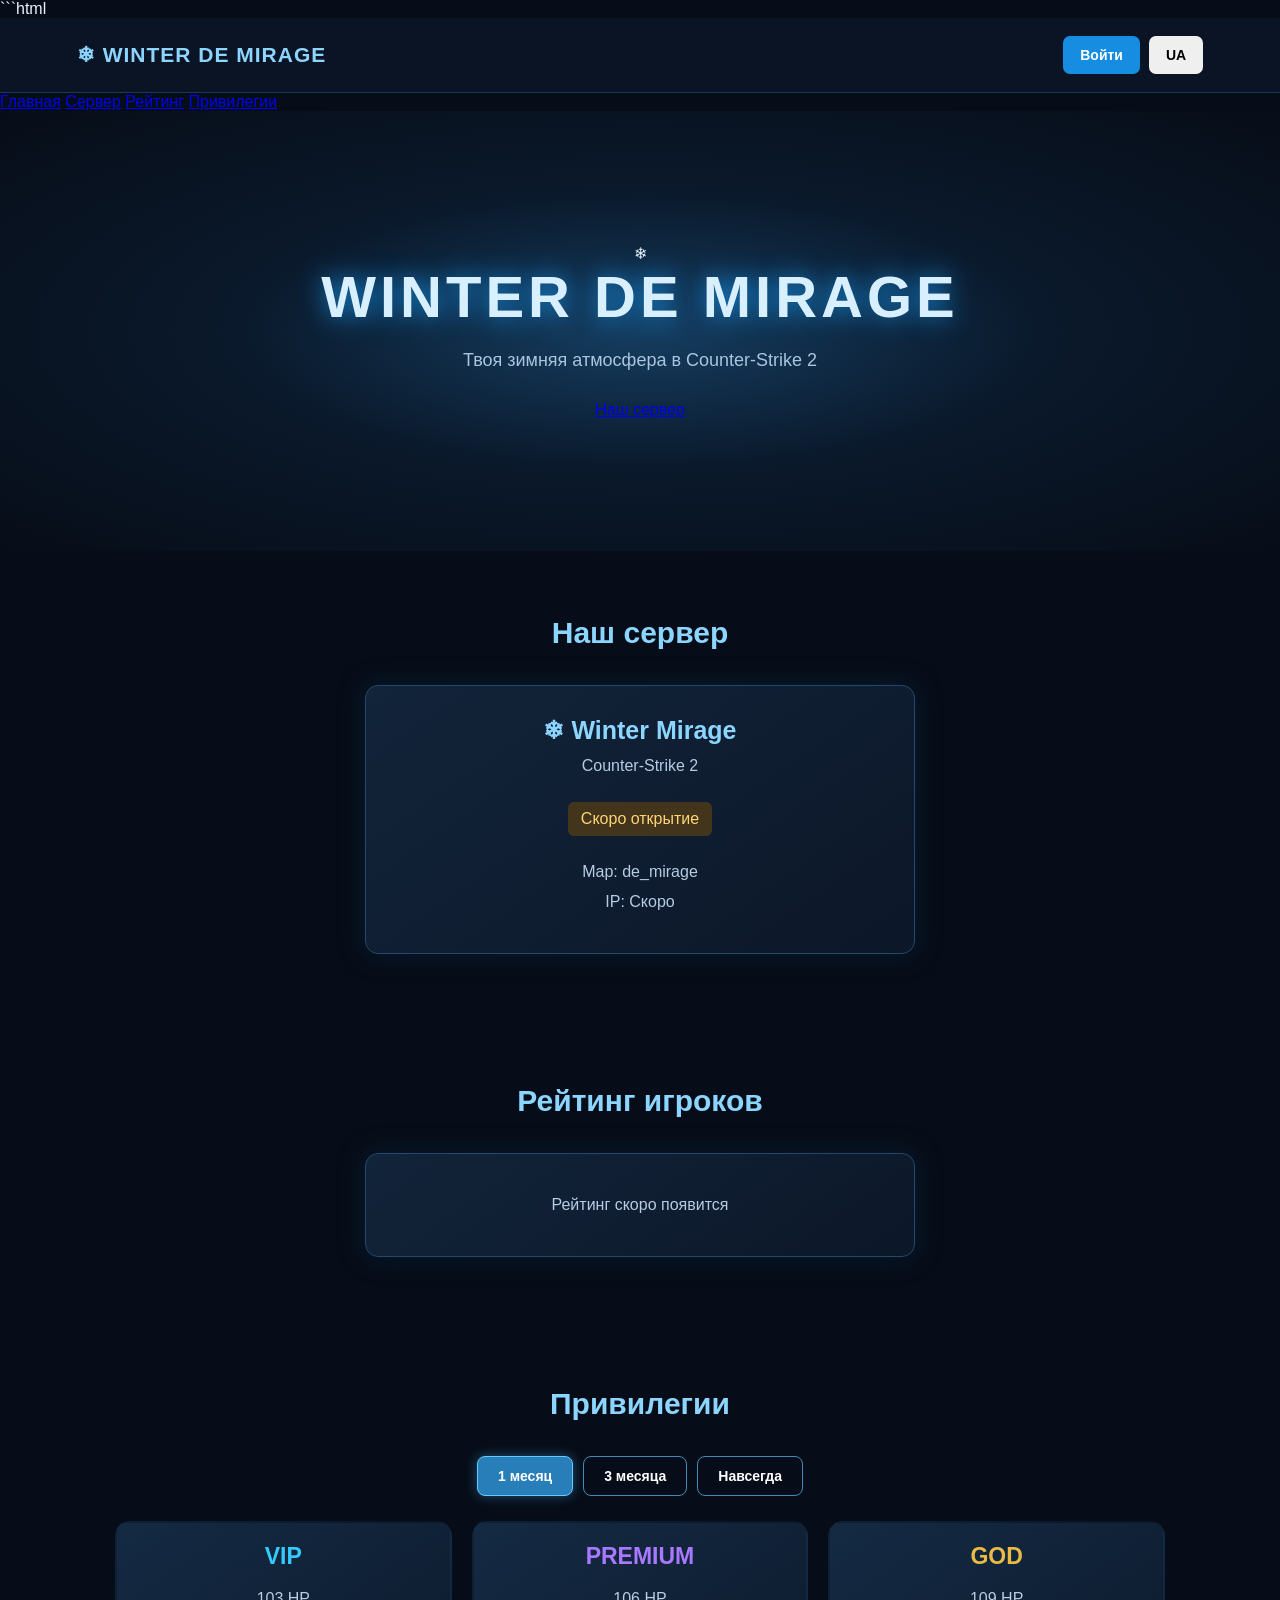
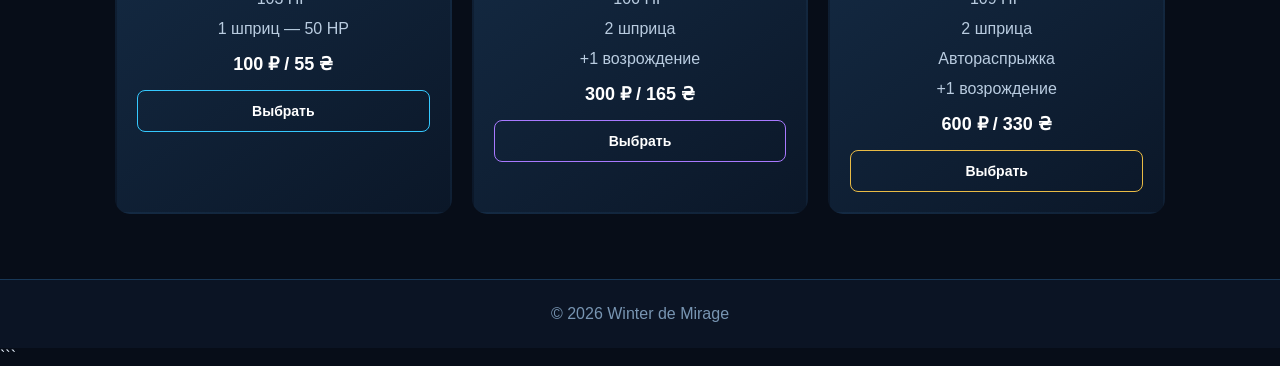
==== commit 18c9a6af: "Update index.html" ====
--- a/index.html
+++ b/index.html
@@ -1,4 +1,4 @@
-
+```html
 <!DOCTYPE html>
 <html lang="ru">
 <head>
@@ -6,97 +6,437 @@
     <meta name="viewport" content="width=device-width, initial-scale=1.0">
     <title>Winter de Mirage</title>
     <link rel="stylesheet" href="style.css">
+
+    <style>
+        /* Steam профиль */
+        .steam-profile {
+            display: none;
+            align-items: center;
+            gap: 10px;
+            color: white;
+            text-decoration: none;
+            padding: 5px 12px;
+            border: 1px solid rgba(100, 190, 255, 0.35);
+            border-radius: 10px;
+            background: rgba(30, 90, 140, 0.2);
+        }
+
+        .steam-profile img {
+            width: 38px;
+            height: 38px;
+            border-radius: 8px;
+            object-fit: cover;
+        }
+
+        .steam-profile span {
+            font-weight: bold;
+            max-width: 130px;
+            overflow: hidden;
+            text-overflow: ellipsis;
+            white-space: nowrap;
+        }
+
+        /* Карточки привилегий */
+        .plans {
+            display: grid;
+            grid-template-columns: repeat(3, minmax(0, 1fr));
+            gap: 20px;
+        }
+
+        .plan {
+            border: 2px solid transparent;
+            border-radius: 15px;
+            padding: 20px;
+            transition: 0.25s;
+            text-align: center;
+        }
+
+        .plan.vip {
+            --plan-color: #35c9ff;
+        }
+
+        .plan.premium {
+            --plan-color: #a879ff;
+        }
+
+        .plan.god {
+            --plan-color: #e9bb45;
+        }
+
+        .plan.selected {
+            border-color: var(--plan-color);
+            box-shadow: 0 0 20px color-mix(in srgb, var(--plan-color) 35%, transparent);
+            transform: translateY(-4px);
+        }
+
+        .plan h3 {
+            color: var(--plan-color);
+        }
+
+        .plan .price {
+            display: block;
+            margin: 15px 0;
+        }
+
+        .select-plan-btn {
+            width: 100%;
+            padding: 12px;
+            border: 1px solid var(--plan-color);
+            border-radius: 8px;
+            background: transparent;
+            color: white;
+            cursor: pointer;
+            font-weight: bold;
+            transition: 0.2s;
+        }
+
+        .select-plan-btn:hover,
+        .plan.selected .select-plan-btn {
+            background: var(--plan-color);
+            color: #07111c;
+        }
+
+        /* Срок привилегии */
+        .duration-buttons {
+            display: flex;
+            justify-content: center;
+            flex-wrap: wrap;
+            gap: 10px;
+            margin: 25px 0;
+        }
+
+        .duration-btn {
+            padding: 11px 20px;
+            border: 1px solid #438ab9;
+            border-radius: 8px;
+            background: transparent;
+            color: white;
+            cursor: pointer;
+            transition: 0.2s;
+        }
+
+        .duration-btn.active {
+            background: #287eb8;
+            border-color: #65caff;
+            box-shadow: 0 0 12px rgba(65, 180, 255, 0.4);
+        }
+
+        /* Информация о выборе */
+        .selection-summary {
+            display: none;
+            max-width: 600px;
+            margin: 30px auto 0;
+            padding: 22px;
+            border: 1px solid #438ab9;
+            border-radius: 15px;
+            background: rgba(25, 70, 105, 0.2);
+            text-align: center;
+        }
+
+        .selection-summary.visible {
+            display: block;
+        }
+
+        .selection-summary h3 {
+            margin-top: 0;
+        }
+
+        .selection-summary .selected-price {
+            display: block;
+            margin: 15px 0;
+            font-size: 25px;
+            font-weight: bold;
+            color: #65caff;
+        }
+
+        .selection-summary .selection-name {
+            font-size: 20px;
+            font-weight: bold;
+        }
+
+        @media (max-width: 700px) {
+            .plans {
+                grid-template-columns: 1fr;
+            }
+        }
+    </style>
 </head>
+
 <body>
 
 <header class="header">
     <div class="logo">❄ WINTER DE MIRAGE</div>
 
     <div class="header-actions">
-        <button class="login-btn" onclick="login()">Войти</button>
-        <button class="register-btn" onclick="login()">Регистрация</button>
-        <button class="lang-btn" onclick="switchLanguage()" id="langButton">UA</button>
+        <button class="login-btn" id="loginButton" onclick="steamLogin()">
+            Войти
+        </button>
+
+        <a class="steam-profile" id="steamProfile"
+           href="#" target="_blank" rel="noopener noreferrer">
+            <img id="steamAvatar" src="" alt="Steam avatar">
+            <span id="steamNickname">Игрок</span>
+        </a>
+
+        <button class="language-btn" onclick="switchLanguage()" id="languageButton">
+            UA
+        </button>
     </div>
 </header>
 
-<nav class="nav">
+<nav class="navigation">
     <a href="#home" data-ru="Главная" data-ua="Головна">Главная</a>
     <a href="#server" data-ru="Сервер" data-ua="Сервер">Сервер</a>
     <a href="#rating" data-ru="Рейтинг" data-ua="Рейтинг">Рейтинг</a>
     <a href="#privileges" data-ru="Привилегии" data-ua="Привілеї">Привилегии</a>
 </nav>
 
-<main>
-    <section class="hero" id="home">
-        <div class="snow">❄</div>
-        <h1>WINTER DE MIRAGE</h1>
-        <p data-ru="Твоя зимняя атмосфера в Counter-Strike 2"
-           data-ua="Твоя зимова атмосфера в Counter-Strike 2">
-           Твоя зимняя атмосфера в Counter-Strike 2
+<section class="hero" id="home">
+    <div class="snowflake">❄</div>
+    <h1>WINTER DE MIRAGE</h1>
+
+    <p data-ru="Твоя зимняя атмосфера в Counter-Strike 2"
+       data-ua="Твоя зимова атмосфера в Counter-Strike 2">
+       Твоя зимняя атмосфера в Counter-Strike 2
+    </p>
+
+    <a href="#server" class="main-button"
+       data-ru="Наш сервер" data-ua="Наш сервер">Наш сервер</a>
+</section>
+
+<section class="section" id="server">
+    <h2 data-ru="Наш сервер" data-ua="Наш сервер">Наш сервер</h2>
+
+    <div class="server-card">
+        <h3>❄ Winter Mirage</h3>
+        <p>Counter-Strike 2</p>
+        <span class="status"
+              data-ru="Скоро открытие"
+              data-ua="Скоро відкриття">Скоро открытие</span>
+        <p>Map: de_mirage</p>
+        <p>IP: Скоро</p>
+    </div>
+</section>
+
+<section class="section" id="rating">
+    <h2 data-ru="Рейтинг игроков" data-ua="Рейтинг гравців">Рейтинг игроков</h2>
+
+    <div class="server-card">
+        <p data-ru="Рейтинг скоро появится"
+           data-ua="Рейтинг скоро з'явиться">
+           Рейтинг скоро появится
         </p>
-        <a href="#server" class="main-btn"
-           data-ru="Наш сервер" data-ua="Наш сервер">Наш сервер</a>
-    </section>
-
-    <section class="section" id="server">
-        <h2 data-ru="Наш сервер" data-ua="Наш сервер">Наш сервер</h2>
-        <div class="server-card">
-            <h3>❄ Winter Mirage</h3>
-            <p>Counter-Strike 2</p>
-            <span class="status">Скоро открытие</span>
-            <p>Map: de_mirage</p>
-            <p>IP: Скоро</p>
+    </div>
+</section>
+
+<section class="section" id="privileges">
+    <h2 data-ru="Привилегии" data-ua="Привілеї">Привилегии</h2>
+
+    <div class="duration-buttons">
+        <button class="duration-btn active"
+                onclick="changeDuration(0)"
+                data-ru="1 месяц" data-ua="1 місяць">
+            1 месяц
+        </button>
+
+        <button class="duration-btn"
+                onclick="changeDuration(1)"
+                data-ru="3 месяца" data-ua="3 місяці">
+            3 месяца
+        </button>
+
+        <button class="duration-btn"
+                onclick="changeDuration(2)"
+                data-ru="Навсегда" data-ua="Назавжди">
+            Навсегда
+        </button>
+    </div>
+
+    <div class="plans">
+
+        <div class="plan vip" id="plan-vip">
+            <h3>VIP</h3>
+            <p>103 HP</p>
+            <p data-ru="1 шприц — 50 HP"
+               data-ua="1 шприц — 50 HP">1 шприц — 50 HP</p>
+            <strong class="price" id="vip-price">100 ₽ / 55 ₴</strong>
+            <button class="select-plan-btn" onclick="selectPlan('vip')"
+                    data-ru="Выбрать" data-ua="Обрати">Выбрать</button>
         </div>
-    </section>
-
-    <section class="section" id="rating">
-        <h2 data-ru="Рейтинг игроков" data-ua="Рейтинг гравців">Рейтинг игроков</h2>
-        <div class="server-card">
-            <p data-ru="Рейтинг скоро появится"
-               data-ua="Рейтинг скоро з'явиться">
-               Рейтинг скоро появится
-            </p>
+
+        <div class="plan premium" id="plan-premium">
+            <h3>PREMIUM</h3>
+            <p>106 HP</p>
+            <p data-ru="2 шприца" data-ua="2 шприци">2 шприца</p>
+            <p data-ru="+1 возрождение"
+               data-ua="+1 відродження">+1 возрождение</p>
+            <strong class="price" id="premium-price">300 ₽ / 165 ₴</strong>
+            <button class="select-plan-btn" onclick="selectPlan('premium')"
+                    data-ru="Выбрать" data-ua="Обрати">Выбрать</button>
         </div>
-    </section>
-
-    <section class="section" id="privileges">
-        <h2 data-ru="Привилегии" data-ua="Привілеї">Привилегии</h2>
-
-        <div class="plans">
-            <div class="plan">
-                <h3>VIP</h3>
-                <p>103 HP</p>
-                <p>1 шприц — 50 HP</p>
-                <strong>100 ₽ / 55 ₴</strong>
-            </div>
-
-            <div class="plan">
-                <h3>PREMIUM</h3>
-                <p>106 HP</p>
-                <p>2 шприца</p>
-                <p>+1 возрождение</p>
-                <strong>300 ₽ / 165 ₴</strong>
-            </div>
-
-            <div class="plan">
-                <h3>GOD</h3>
-                <p>109 HP</p>
-                <p>2 шприца</p>
-                <p>Автораспрыжка</p>
-                <p>+1 возрождение</p>
-                <strong>600 ₽ / 330 ₴</strong>
-            </div>
+
+        <div class="plan god" id="plan-god">
+            <h3>GOD</h3>
+            <p>109 HP</p>
+            <p data-ru="2 шприца" data-ua="2 шприци">2 шприца</p>
+            <p data-ru="Автораспрыжка"
+               data-ua="Автострибки">Автораспрыжка</p>
+            <p data-ru="+1 возрождение"
+               data-ua="+1 відродження">+1 возрождение</p>
+            <strong class="price" id="god-price">600 ₽ / 330 ₴</strong>
+            <button class="select-plan-btn" onclick="selectPlan('god')"
+                    data-ru="Выбрать" data-ua="Обрати">Выбрать</button>
         </div>
-    </section>
-</main>
+
+    </div>
+
+    <div class="selection-summary" id="selectionSummary">
+        <h3 data-ru="Твой выбор" data-ua="Твій вибір">Твой выбор</h3>
+
+        <p class="selection-name" id="selectedPlanName">VIP</p>
+        <p id="selectedDuration">1 месяц</p>
+
+        <span class="selected-price" id="selectedPrice">
+            100 ₽ / 55 ₴
+        </span>
+
+        <p data-ru="Выбор сохранён на этой странице. Оплата пока не подключена."
+           data-ua="Вибір збережено на цій сторінці. Оплату поки не підключено.">
+           Выбор сохранён на этой странице. Оплата пока не подключена.
+        </p>
+    </div>
+</section>
 
 <footer>
-    <p>© 2026 Winter de Mirage</p>
+    © 2026 Winter de Mirage
 </footer>
 
 <script>
 let currentLanguage = "ru";
-
+let selectedPlan = null;
+let selectedDuration = 0;
+
+const prices = {
+    vip: ["100 ₽ / 55 ₴", "150 ₽ / 85 ₴", "200 ₽ / 110 ₴"],
+    premium: ["300 ₽ / 165 ₴", "400 ₽ / 220 ₴", "500 ₽ / 275 ₴"],
+    god: ["600 ₽ / 330 ₴", "750 ₽ / 415 ₴", "900 ₽ / 500 ₴"]
+};
+
+const planNames = {
+    vip: "VIP",
+    premium: "PREMIUM",
+    god: "GOD"
+};
+
+const durations = {
+    ru: ["1 месяц", "3 месяца", "Навсегда"],
+    ua: ["1 місяць", "3 місяці", "Назавжди"]
+};
+
+// Вход через Steam
+function steamLogin() {
+    window.location.href = "/.netlify/functions/steam-login";
+}
+
+// Проверка авторизации Steam
+async function checkSteamLogin() {
+    const loginButton = document.getElementById("loginButton");
+    const profile = document.getElementById("steamProfile");
+    const avatar = document.getElementById("steamAvatar");
+    const nickname = document.getElementById("steamNickname");
+
+    try {
+        const response = await fetch(
+            "/.netlify/functions/steam-me",
+            {
+                method: "GET",
+                credentials: "same-origin",
+                cache: "no-store"
+            }
+        );
+
+        if (!response.ok) {
+            loginButton.style.display = "";
+            profile.style.display = "none";
+            return;
+        }
+
+        const data = await response.json();
+
+        if (!data.loggedIn || !data.steamId) {
+            loginButton.style.display = "";
+            profile.style.display = "none";
+            return;
+        }
+
+        nickname.textContent = data.nickname || "Steam игрок";
+
+        profile.href =
+            "https://steamcommunity.com/profiles/" + data.steamId;
+
+        if (data.avatar && data.avatar.startsWith("https://")) {
+            avatar.src = data.avatar;
+            avatar.style.display = "";
+        } else {
+            avatar.style.display = "none";
+        }
+
+        loginButton.style.display = "none";
+        profile.style.display = "flex";
+
+    } catch (error) {
+        console.error("Steam login check failed:", error);
+        loginButton.style.display = "";
+        profile.style.display = "none";
+    }
+}
+
+// Выбор срока
+function changeDuration(index) {
+    selectedDuration = index;
+
+    document.getElementById("vip-price").textContent = prices.vip[index];
+    document.getElementById("premium-price").textContent = prices.premium[index];
+    document.getElementById("god-price").textContent = prices.god[index];
+
+    document.querySelectorAll(".duration-btn").forEach((button, i) => {
+        button.classList.toggle("active", i === index);
+    });
+
+    updateSelection();
+}
+
+// Выбор привилегии
+function selectPlan(plan) {
+    selectedPlan = plan;
+
+    document.querySelectorAll(".plan").forEach(card => {
+        card.classList.remove("selected");
+    });
+
+    document.getElementById("plan-" + plan).classList.add("selected");
+
+    document.getElementById("selectionSummary")
+        .classList.add("visible");
+
+    updateSelection();
+}
+
+// Обновление информации о выборе
+function updateSelection() {
+    if (!selectedPlan) return;
+
+    document.getElementById("selectedPlanName").textContent =
+        planNames[selectedPlan];
+
+    document.getElementById("selectedDuration").textContent =
+        durations[currentLanguage][selectedDuration];
+
+    document.getElementById("selectedPrice").textContent =
+        prices[selectedPlan][selectedDuration];
+}
+
+// Переключение языка
 function switchLanguage() {
     currentLanguage = currentLanguage === "ru" ? "ua" : "ru";
 
@@ -104,16 +444,18 @@
         element.textContent = element.dataset[currentLanguage];
     });
 
-    document.getElementById("langButton").textContent =
+    document.getElementById("languageButton").textContent =
         currentLanguage === "ru" ? "UA" : "RU";
 
     document.documentElement.lang = currentLanguage;
-}
-
-function login() {
-    alert("Авторизация через Steam скоро будет подключена!");
-}
+
+    updateSelection();
+}
+
+// Автоматическая проверка при открытии сайта
+document.addEventListener("DOMContentLoaded", checkSteamLogin);
 </script>
 
 </body>
 </html>
+```
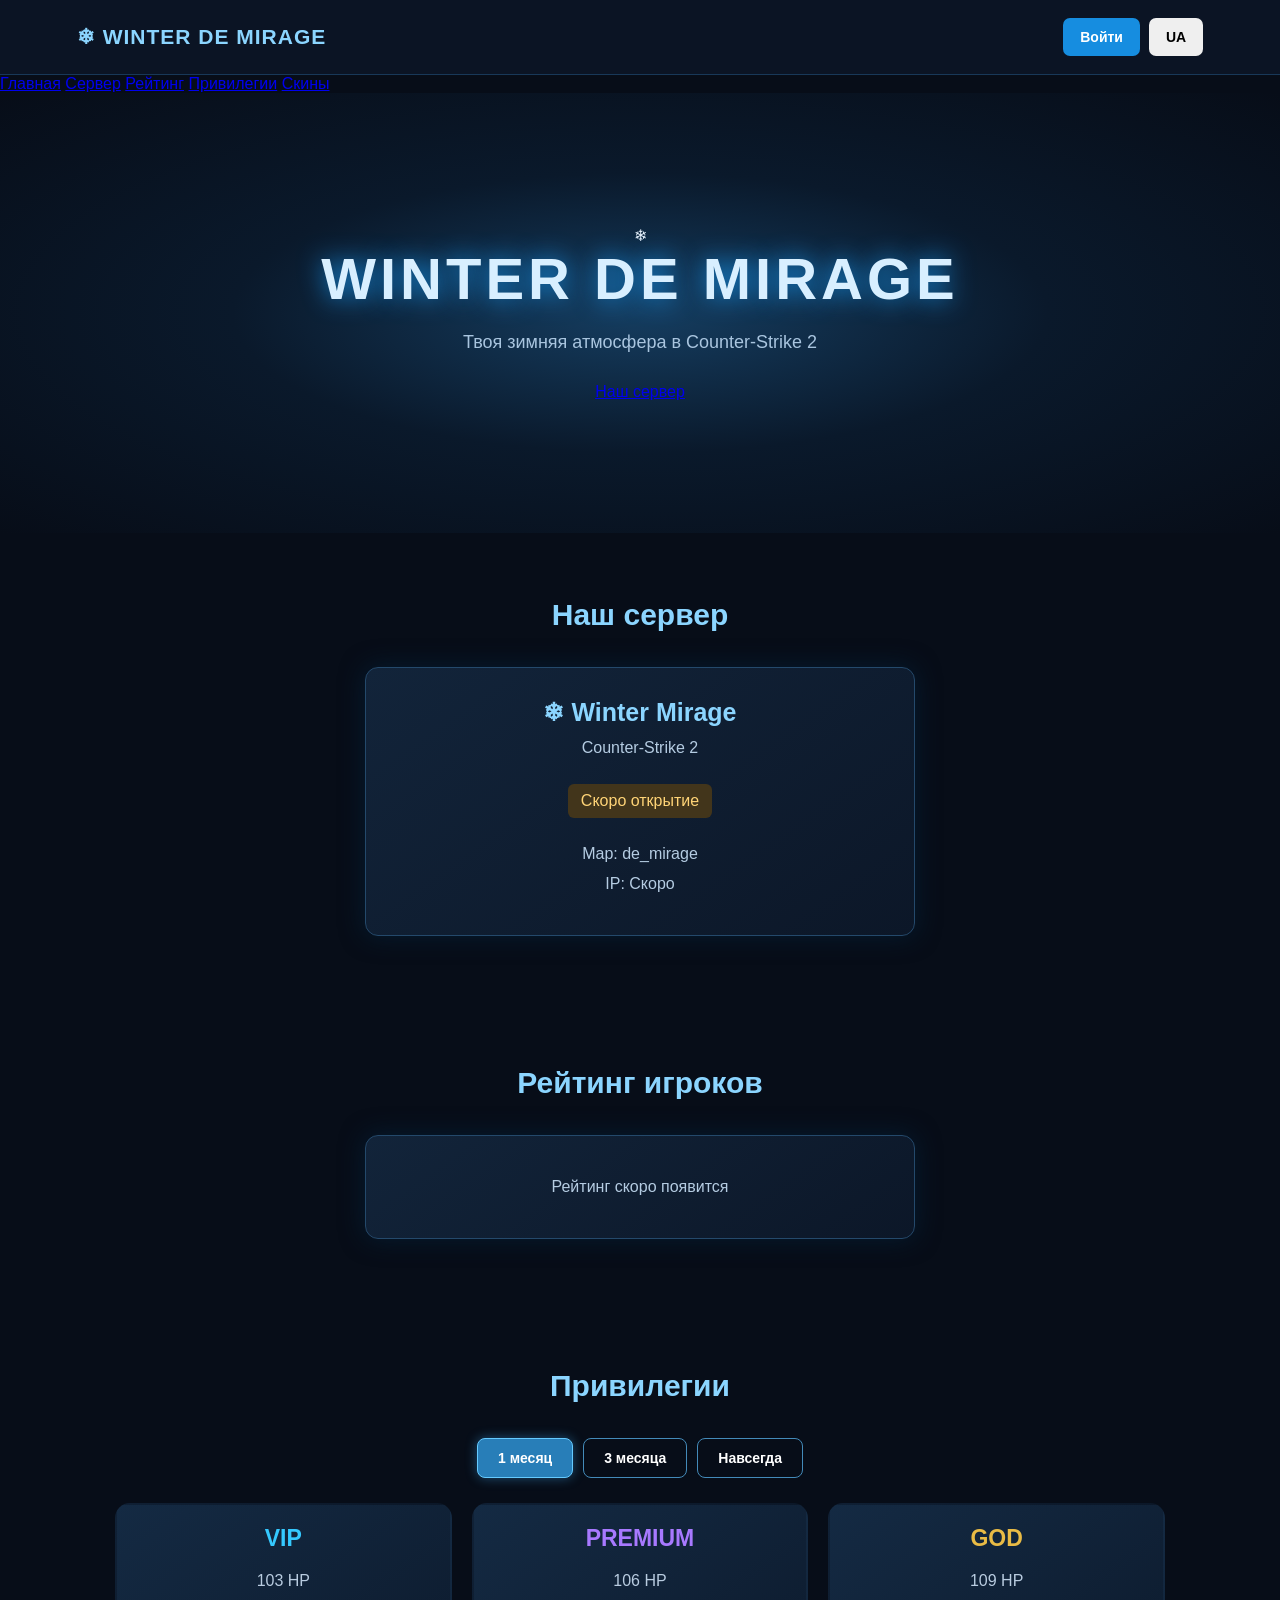
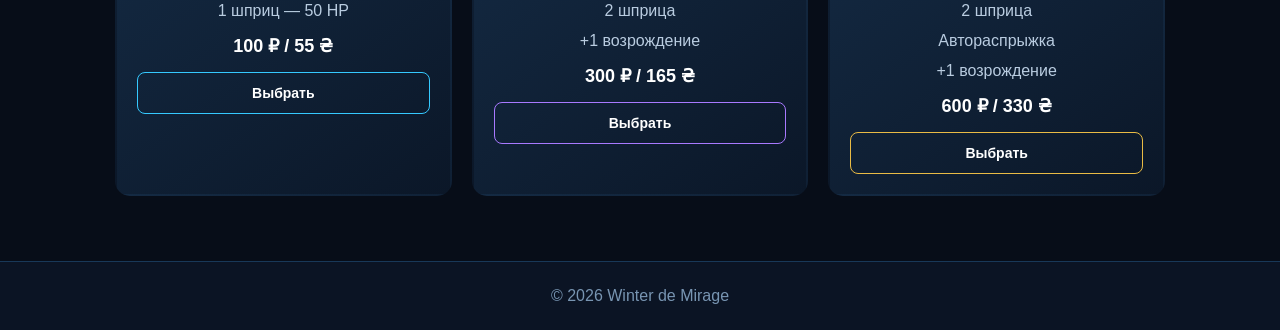
==== commit 857e44b9: "Update index.html" ====
--- a/index.html
+++ b/index.html
@@ -1,4 +1,4 @@
-```html
+
 <!DOCTYPE html>
 <html lang="ru">
 <head>
@@ -8,7 +8,6 @@
     <link rel="stylesheet" href="style.css">
 
     <style>
-        /* Steam профиль */
         .steam-profile {
             display: none;
             align-items: center;
@@ -36,7 +35,6 @@
             white-space: nowrap;
         }
 
-        /* Карточки привилегий */
         .plans {
             display: grid;
             grid-template-columns: repeat(3, minmax(0, 1fr));
@@ -51,17 +49,9 @@
             text-align: center;
         }
 
-        .plan.vip {
-            --plan-color: #35c9ff;
-        }
-
-        .plan.premium {
-            --plan-color: #a879ff;
-        }
-
-        .plan.god {
-            --plan-color: #e9bb45;
-        }
+        .plan.vip { --plan-color: #35c9ff; }
+        .plan.premium { --plan-color: #a879ff; }
+        .plan.god { --plan-color: #e9bb45; }
 
         .plan.selected {
             border-color: var(--plan-color);
@@ -69,14 +59,8 @@
             transform: translateY(-4px);
         }
 
-        .plan h3 {
-            color: var(--plan-color);
-        }
-
-        .plan .price {
-            display: block;
-            margin: 15px 0;
-        }
+        .plan h3 { color: var(--plan-color); }
+        .plan .price { display: block; margin: 15px 0; }
 
         .select-plan-btn {
             width: 100%;
@@ -96,7 +80,6 @@
             color: #07111c;
         }
 
-        /* Срок привилегии */
         .duration-buttons {
             display: flex;
             justify-content: center;
@@ -121,7 +104,6 @@
             box-shadow: 0 0 12px rgba(65, 180, 255, 0.4);
         }
 
-        /* Информация о выборе */
         .selection-summary {
             display: none;
             max-width: 600px;
@@ -133,13 +115,8 @@
             text-align: center;
         }
 
-        .selection-summary.visible {
-            display: block;
-        }
-
-        .selection-summary h3 {
-            margin-top: 0;
-        }
+        .selection-summary.visible { display: block; }
+        .selection-summary h3 { margin-top: 0; }
 
         .selection-summary .selected-price {
             display: block;
@@ -155,9 +132,7 @@
         }
 
         @media (max-width: 700px) {
-            .plans {
-                grid-template-columns: 1fr;
-            }
+            .plans { grid-template-columns: 1fr; }
         }
     </style>
 </head>
@@ -189,6 +164,7 @@
     <a href="#server" data-ru="Сервер" data-ua="Сервер">Сервер</a>
     <a href="#rating" data-ru="Рейтинг" data-ua="Рейтинг">Рейтинг</a>
     <a href="#privileges" data-ru="Привилегии" data-ua="Привілеї">Привилегии</a>
+    <a href="skins.html" data-ru="Скины" data-ua="Скіни">Скины</a>
 </nav>
 
 <section class="hero" id="home">
@@ -253,12 +229,10 @@
     </div>
 
     <div class="plans">
-
         <div class="plan vip" id="plan-vip">
             <h3>VIP</h3>
             <p>103 HP</p>
-            <p data-ru="1 шприц — 50 HP"
-               data-ua="1 шприц — 50 HP">1 шприц — 50 HP</p>
+            <p data-ru="1 шприц — 50 HP" data-ua="1 шприц — 50 HP">1 шприц — 50 HP</p>
             <strong class="price" id="vip-price">100 ₽ / 55 ₴</strong>
             <button class="select-plan-btn" onclick="selectPlan('vip')"
                     data-ru="Выбрать" data-ua="Обрати">Выбрать</button>
@@ -268,8 +242,7 @@
             <h3>PREMIUM</h3>
             <p>106 HP</p>
             <p data-ru="2 шприца" data-ua="2 шприци">2 шприца</p>
-            <p data-ru="+1 возрождение"
-               data-ua="+1 відродження">+1 возрождение</p>
+            <p data-ru="+1 возрождение" data-ua="+1 відродження">+1 возрождение</p>
             <strong class="price" id="premium-price">300 ₽ / 165 ₴</strong>
             <button class="select-plan-btn" onclick="selectPlan('premium')"
                     data-ru="Выбрать" data-ua="Обрати">Выбрать</button>
@@ -279,27 +252,19 @@
             <h3>GOD</h3>
             <p>109 HP</p>
             <p data-ru="2 шприца" data-ua="2 шприци">2 шприца</p>
-            <p data-ru="Автораспрыжка"
-               data-ua="Автострибки">Автораспрыжка</p>
-            <p data-ru="+1 возрождение"
-               data-ua="+1 відродження">+1 возрождение</p>
+            <p data-ru="Автораспрыжка" data-ua="Автострибки">Автораспрыжка</p>
+            <p data-ru="+1 возрождение" data-ua="+1 відродження">+1 возрождение</p>
             <strong class="price" id="god-price">600 ₽ / 330 ₴</strong>
             <button class="select-plan-btn" onclick="selectPlan('god')"
                     data-ru="Выбрать" data-ua="Обрати">Выбрать</button>
         </div>
-
     </div>
 
     <div class="selection-summary" id="selectionSummary">
         <h3 data-ru="Твой выбор" data-ua="Твій вибір">Твой выбор</h3>
-
         <p class="selection-name" id="selectedPlanName">VIP</p>
         <p id="selectedDuration">1 месяц</p>
-
-        <span class="selected-price" id="selectedPrice">
-            100 ₽ / 55 ₴
-        </span>
-
+        <span class="selected-price" id="selectedPrice">100 ₽ / 55 ₴</span>
         <p data-ru="Выбор сохранён на этой странице. Оплата пока не подключена."
            data-ua="Вибір збережено на цій сторінці. Оплату поки не підключено.">
            Выбор сохранён на этой странице. Оплата пока не подключена.
@@ -333,12 +298,10 @@
     ua: ["1 місяць", "3 місяці", "Назавжди"]
 };
 
-// Вход через Steam
 function steamLogin() {
     window.location.href = "/.netlify/functions/steam-login";
 }
 
-// Проверка авторизации Steam
 async function checkSteamLogin() {
     const loginButton = document.getElementById("loginButton");
     const profile = document.getElementById("steamProfile");
@@ -370,9 +333,7 @@
         }
 
         nickname.textContent = data.nickname || "Steam игрок";
-
-        profile.href =
-            "https://steamcommunity.com/profiles/" + data.steamId;
+        profile.href = "https://steamcommunity.com/profiles/" + data.steamId;
 
         if (data.avatar && data.avatar.startsWith("https://")) {
             avatar.src = data.avatar;
@@ -391,7 +352,6 @@
     }
 }
 
-// Выбор срока
 function changeDuration(index) {
     selectedDuration = index;
 
@@ -406,7 +366,6 @@
     updateSelection();
 }
 
-// Выбор привилегии
 function selectPlan(plan) {
     selectedPlan = plan;
 
@@ -415,14 +374,11 @@
     });
 
     document.getElementById("plan-" + plan).classList.add("selected");
-
-    document.getElementById("selectionSummary")
-        .classList.add("visible");
+    document.getElementById("selectionSummary").classList.add("visible");
 
     updateSelection();
 }
 
-// Обновление информации о выборе
 function updateSelection() {
     if (!selectedPlan) return;
 
@@ -436,7 +392,6 @@
         prices[selectedPlan][selectedDuration];
 }
 
-// Переключение языка
 function switchLanguage() {
     currentLanguage = currentLanguage === "ru" ? "ua" : "ru";
 
@@ -452,10 +407,8 @@
     updateSelection();
 }
 
-// Автоматическая проверка при открытии сайта
 document.addEventListener("DOMContentLoaded", checkSteamLogin);
 </script>
 
 </body>
 </html>
-```
